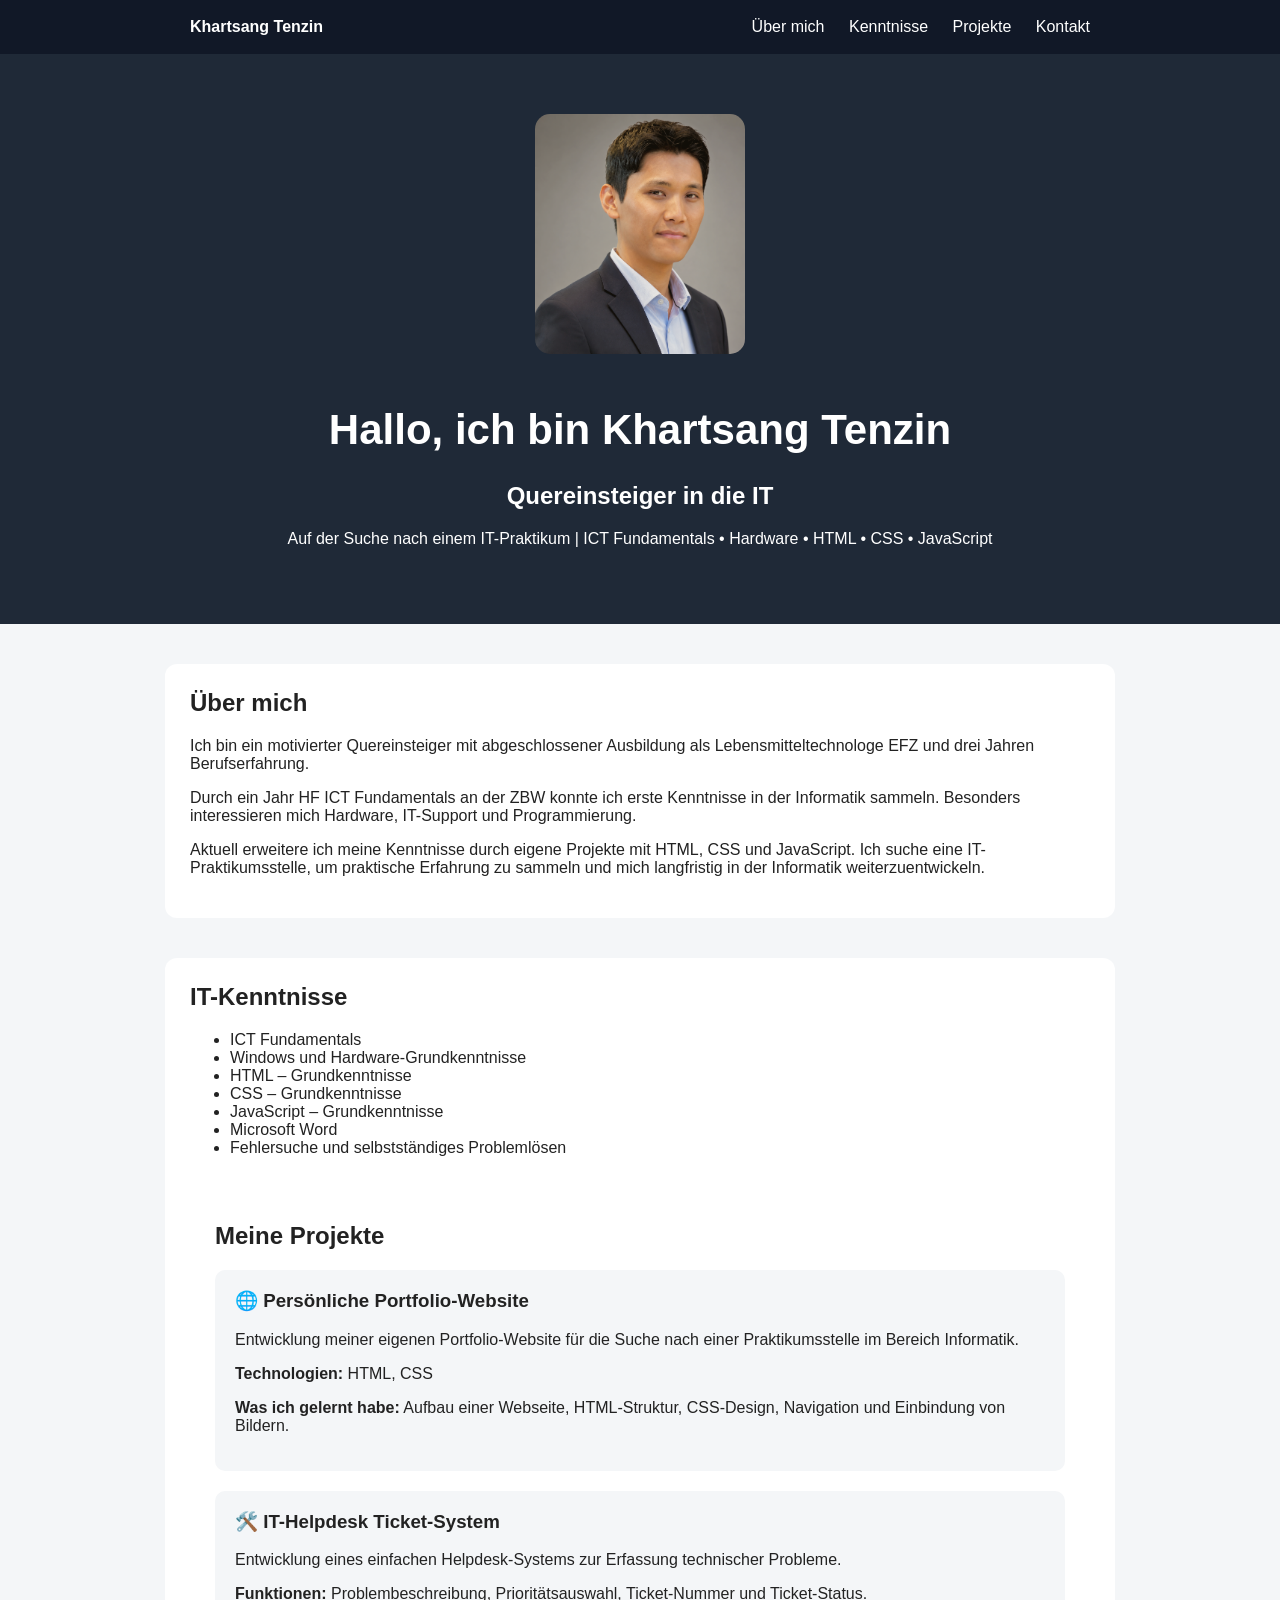
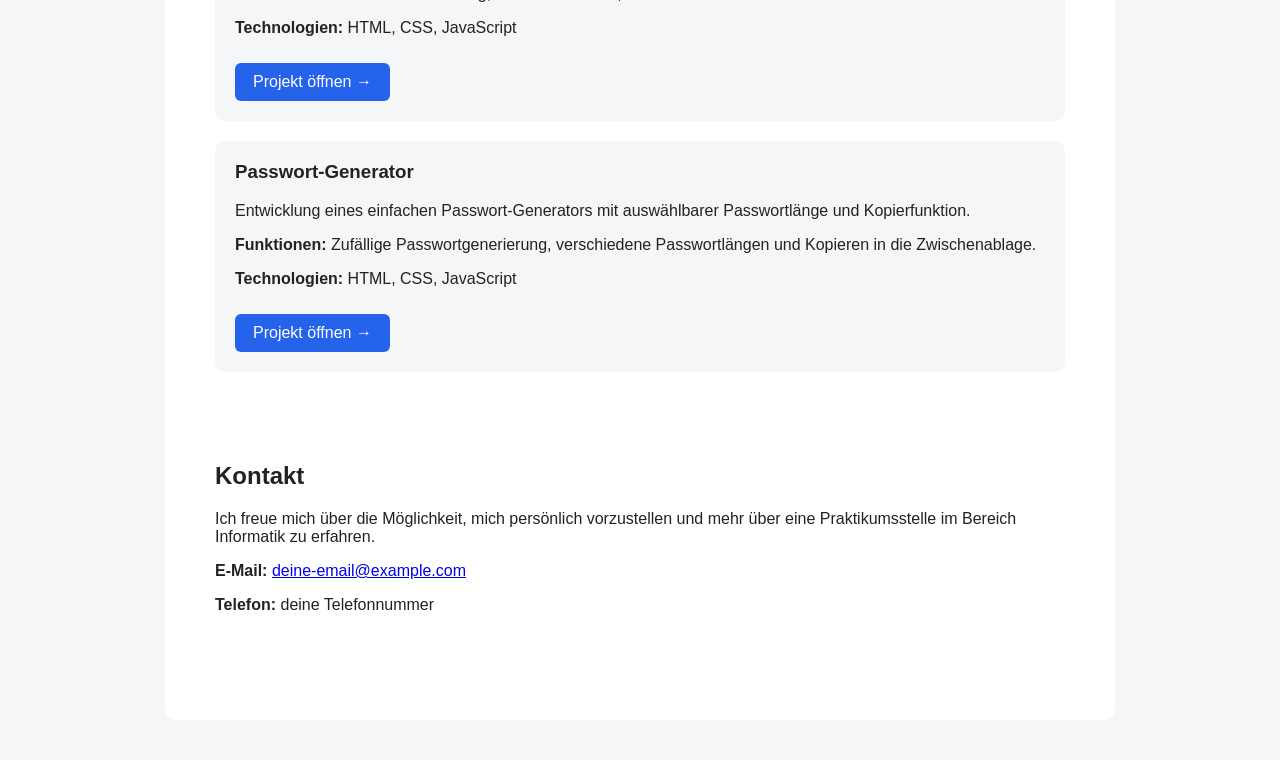
==== index.html @ 40f1fbd1 "Fix profile image" ====
<!DOCTYPE html>
<html lang="en">
<head>
    <meta charset="UTF-8">
    <meta name="viewport" content="width=device-width, initial-scale=1.0">
    <title>Mein IT Portfolio</title>
    <link rel="stylesheet" href="style.css">
</head>
<body>
    <nav>
        <div class="nav-container">
            <strong>Khartsang Tenzin</strong>

            <div>
                <a href="#about">Über mich</a>
                <a href="#skills">Kenntnisse</a>
                <a href="#projects">Projekte</a>
                <a href="#contact">Kontakt</a>
            </div>
        </div>
    </nav>
    <header>
<img src="Profilbild.png" alt="Profilbild" class="profilbild">
<h1>Hallo, ich bin Khartsang Tenzin</h1>

<h2>Quereinsteiger in die IT</h2>

<p>
    Auf der Suche nach einem IT-Praktikum | 
    ICT Fundamentals • Hardware • HTML • CSS • JavaScript
</p>
    </header>


  <section id="about">
    <h2>Über mich</h2>

    <p>
    Ich bin ein motivierter Quereinsteiger mit abgeschlossener Ausbildung
    als Lebensmitteltechnologe EFZ und drei Jahren Berufserfahrung.
</p>

<p>
    Durch ein Jahr HF ICT Fundamentals an der ZBW konnte ich erste
    Kenntnisse in der Informatik sammeln. Besonders interessieren mich
    Hardware, IT-Support und Programmierung.
</p>

<p>
    Aktuell erweitere ich meine Kenntnisse durch eigene Projekte mit
    HTML, CSS und JavaScript. Ich suche eine IT-Praktikumsstelle, um
    praktische Erfahrung zu sammeln und mich langfristig in der
    Informatik weiterzuentwickeln.
</p>
</section>
  <section id="skills">
    <h2>IT-Kenntnisse</h2>

<ul>
    <li>ICT Fundamentals</li>
    <li>Windows und Hardware-Grundkenntnisse</li>
    <li>HTML – Grundkenntnisse</li>
    <li>CSS – Grundkenntnisse</li>
    <li>JavaScript – Grundkenntnisse</li>
    <li>Microsoft Word</li>
    <li>Fehlersuche und selbstständiges Problemlösen</li>
</ul>
<section id="projects">
    <h2>Meine Projekte</h2>

    <div class="projekt">
        <h3>🌐 Persönliche Portfolio-Website</h3>

        <p>
            Entwicklung meiner eigenen Portfolio-Website für die Suche
            nach einer Praktikumsstelle im Bereich Informatik.
        </p>

        <p>
            <strong>Technologien:</strong> HTML, CSS
        </p>

        <p>
            <strong>Was ich gelernt habe:</strong>
            Aufbau einer Webseite, HTML-Struktur, CSS-Design,
            Navigation und Einbindung von Bildern.
        </p>
    </div>
<div class="projekt">
    <h3>🛠️ IT-Helpdesk Ticket-System</h3>

    <p>
        Entwicklung eines einfachen Helpdesk-Systems zur Erfassung
        technischer Probleme.
    </p>

    <p>
        <strong>Funktionen:</strong>
        Problembeschreibung, Prioritätsauswahl, Ticket-Nummer
        und Ticket-Status.
    </p>

    <p>
        <strong>Technologien:</strong> HTML, CSS, JavaScript
    </p>

    <a href="helpdesk.html" class="projekt-button">
        Projekt öffnen →
    </a>
</div>
<div class="projekt">
    <h3>Passwort-Generator</h3>

    <p>
        Entwicklung eines einfachen Passwort-Generators mit auswählbarer
        Passwortlänge und Kopierfunktion.
    </p>

    <p>
        <strong>Funktionen:</strong>
        Zufällige Passwortgenerierung, verschiedene Passwortlängen
        und Kopieren in die Zwischenablage.
    </p>
<p>
    <strong>Technologien:</strong> HTML, CSS, JavaScript
</p>

<a href="passwort.html" class="projekt-button">
    Projekt öffnen →
</a>

</div>
</section>
<section id="contact">
    <h2>Kontakt</h2>

    <p>
        Ich freue mich über die Möglichkeit, mich persönlich vorzustellen
        und mehr über eine Praktikumsstelle im Bereich Informatik zu erfahren.
    </p>

    <p>
        <strong>E-Mail:</strong>
        <a href="mailto:deine-email@example.com">
            deine-email@example.com
        </a>
    </p>

    <p>
        <strong>Telefon:</strong> deine Telefonnummer
    </p>
</section>
---- style.css ----
body {
    font-family: Arial, sans-serif;
    margin: 0;
    background-color: #f4f6f8;
    color: #222;
}

header {
    background-color: #1f2937;
    color: white;
    padding: 60px 20px;
    text-align: center;
}

section {
    max-width: 900px;
    margin: 40px auto;
    padding: 25px;
    background-color: white;
    border-radius: 12px;
}

h1 {
    font-size: 42px;
}

h2 {
    margin-top: 0;
}
nav {
    background-color: #111827;
    padding: 18px 20px;
}

.nav-container {
    max-width: 900px;
    margin: auto;
    display: flex;
    justify-content: space-between;
    align-items: center;
    color: white;
}

nav a {
    color: white;
    text-decoration: none;
    margin-left: 20px;
}

nav a:hover {
    text-decoration: underline;
}
.profilbild {
    width: 210px;
    height: 240px;
    object-fit: cover;
    object-position: center top;
    border-radius: 15px;
    margin-bottom: 20px;
}
.projekt {
    background-color: #f4f6f8;
    padding: 20px;
    border-radius: 10px;
    margin-top: 20px;
}

.projekt h3 {
    margin-top: 0;
}
.ticket {
    margin-top: 25px;
    padding: 20px;
    background-color: #f4f6f8;
    border-radius: 10px;
    border-left: 5px solid #2563eb;
}
.projekt-button {
    display: inline-block;
    margin-top: 10px;
    padding: 10px 18px;
    background-color: #2563eb;
    color: white;
    text-decoration: none;
    border-radius: 6px;
}

.projekt-button:hover {
    background-color: #1d4ed8;
}

#projects {
    margin-top: 40px;
}

.projekt {
    padding: 20px;
    margin-top: 20px;
    background-color: #f4f6f8;
    border-radius: 10px;
}
button {
    padding: 10px 18px;
    background-color: #2563eb;
    color: white;
    border: none;
    border-radius: 6px;
    cursor: pointer;
    font-size: 16px;
    margin-right: 8px;
}

button:hover {
    background-color: #1d4ed8;
}
.passwort-ausgabe {
    margin-top: 20px;
    padding: 15px;
    background-color: #f4f6f8;
    border-left: 5px solid #2563eb;
    border-radius: 6px;
    font-family: monospace;
    font-size: 18px;
    word-break: break-all;
}
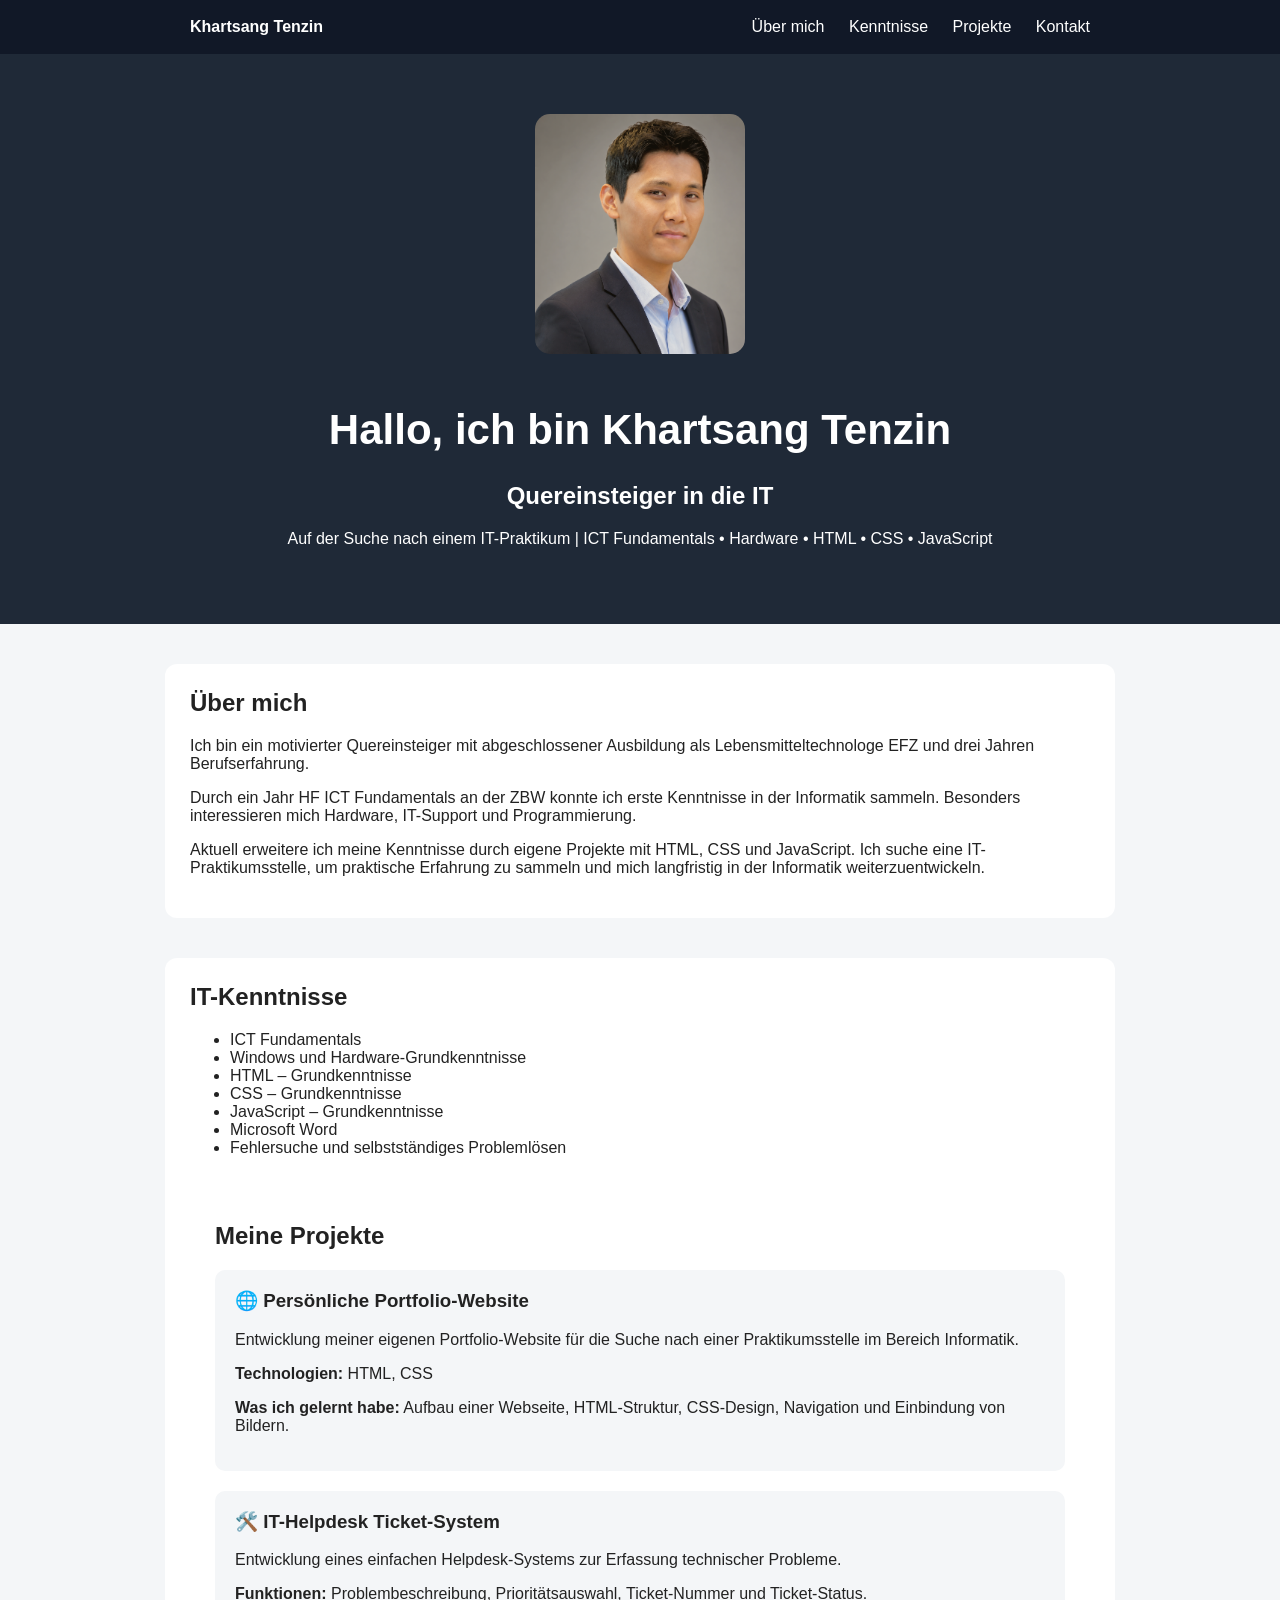
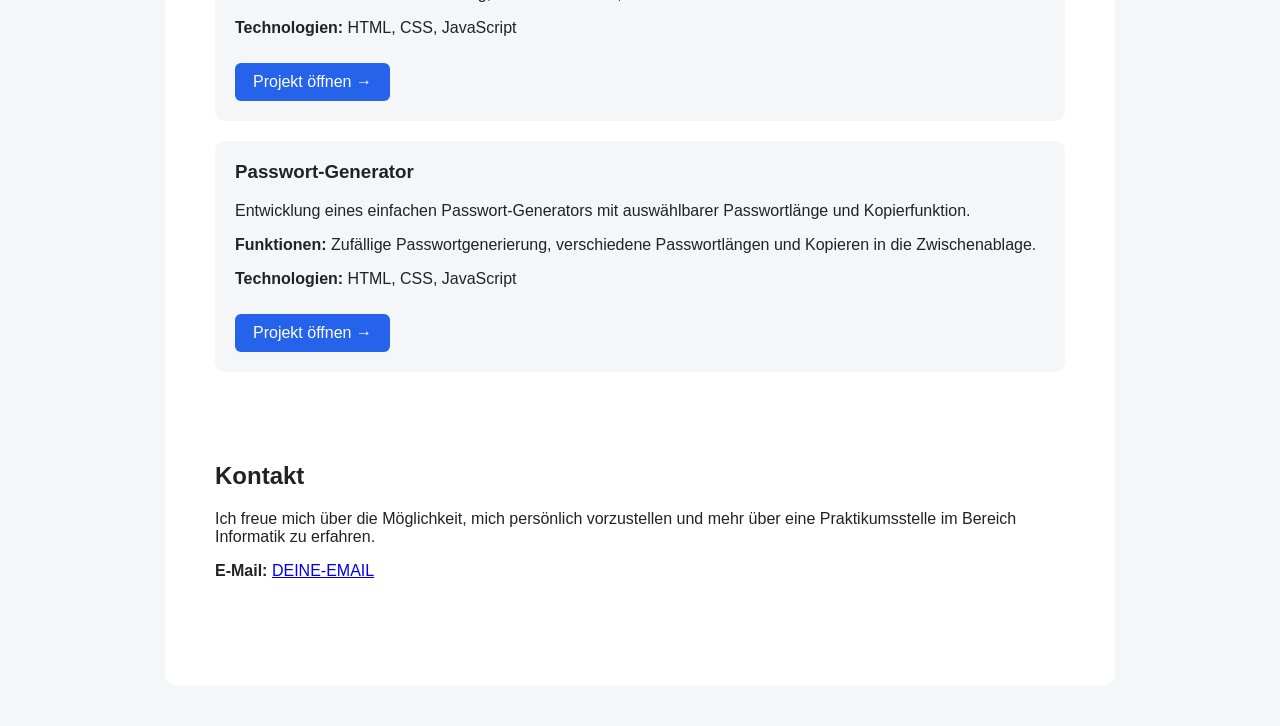
==== commit f49156a2: "Update contact information" ====
--- a/index.html
+++ b/index.html
@@ -141,12 +141,8 @@
 
     <p>
         <strong>E-Mail:</strong>
-        <a href="mailto:deine-email@example.com">
-            deine-email@example.com
+        <a href="tenzinkhartsang10@gmail.com">
+            DEINE-EMAIL
         </a>
     </p>
-
-    <p>
-        <strong>Telefon:</strong> deine Telefonnummer
-    </p>
 </section>
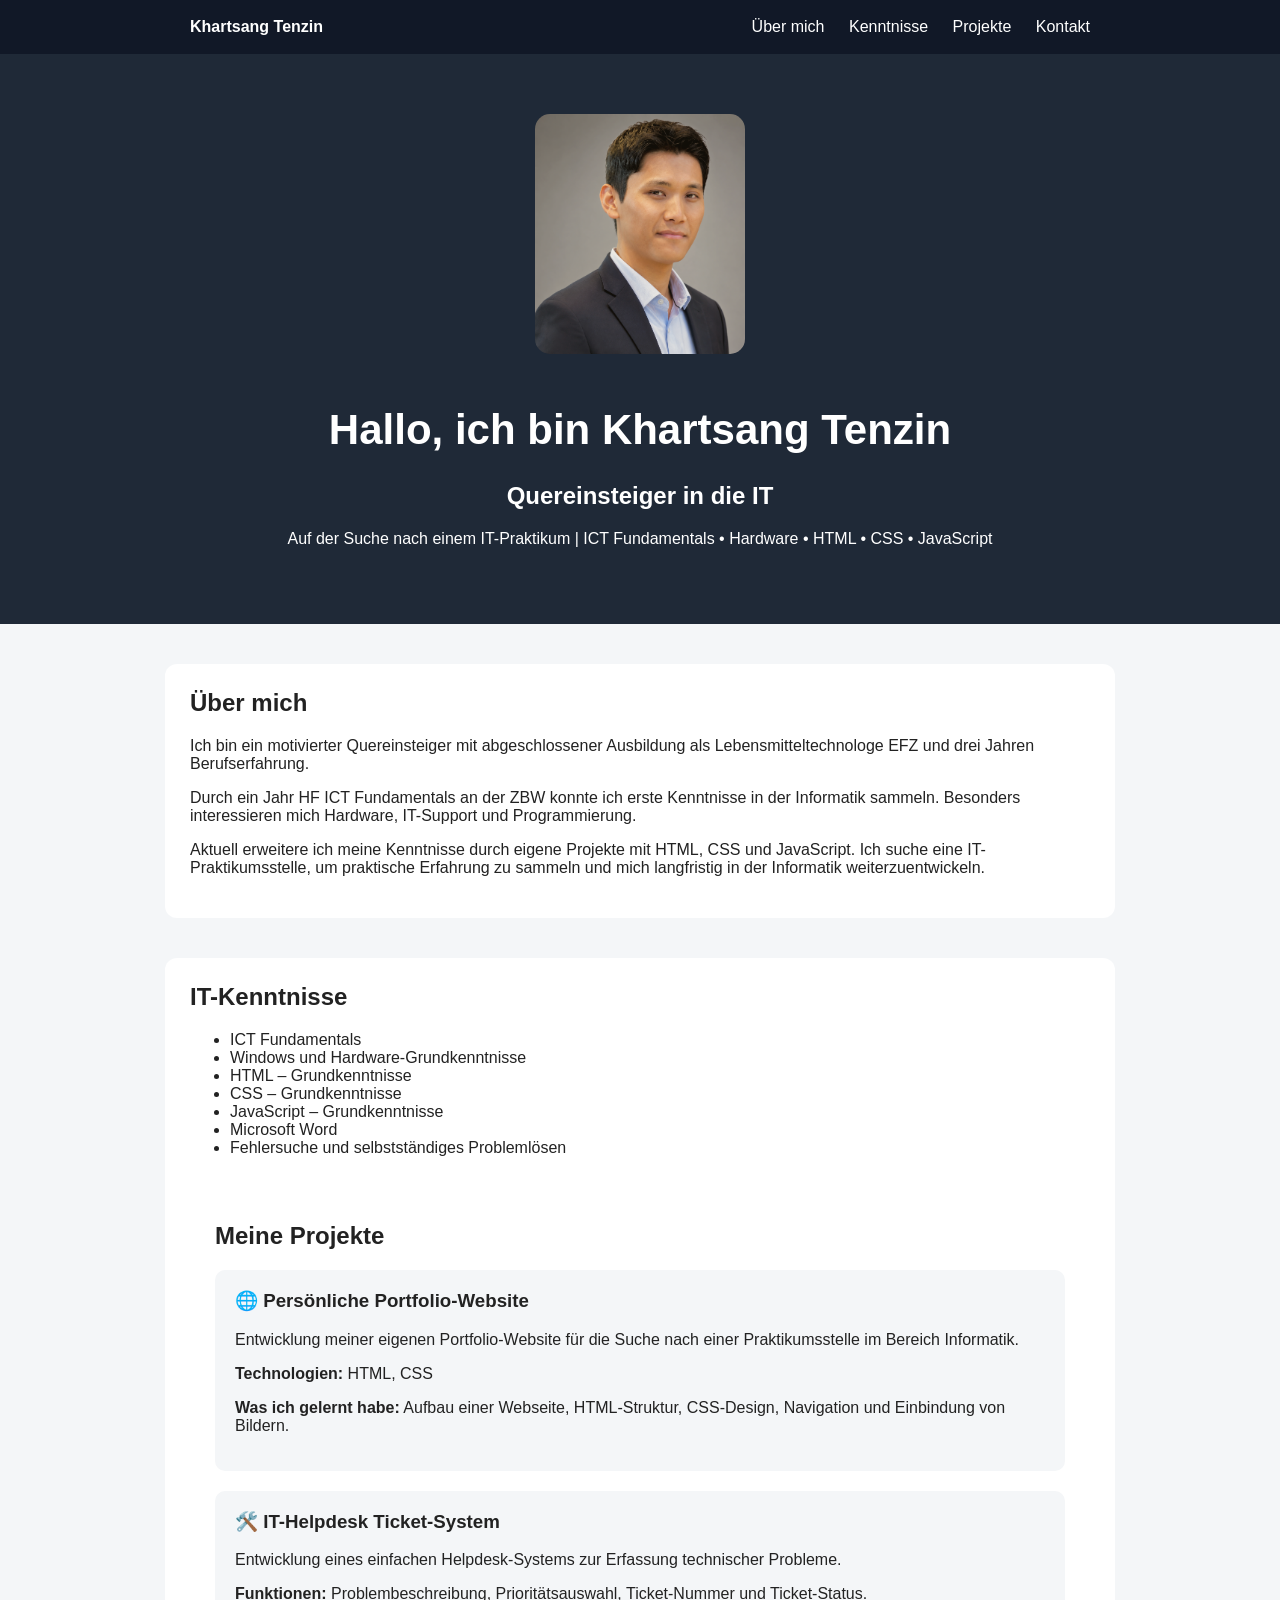
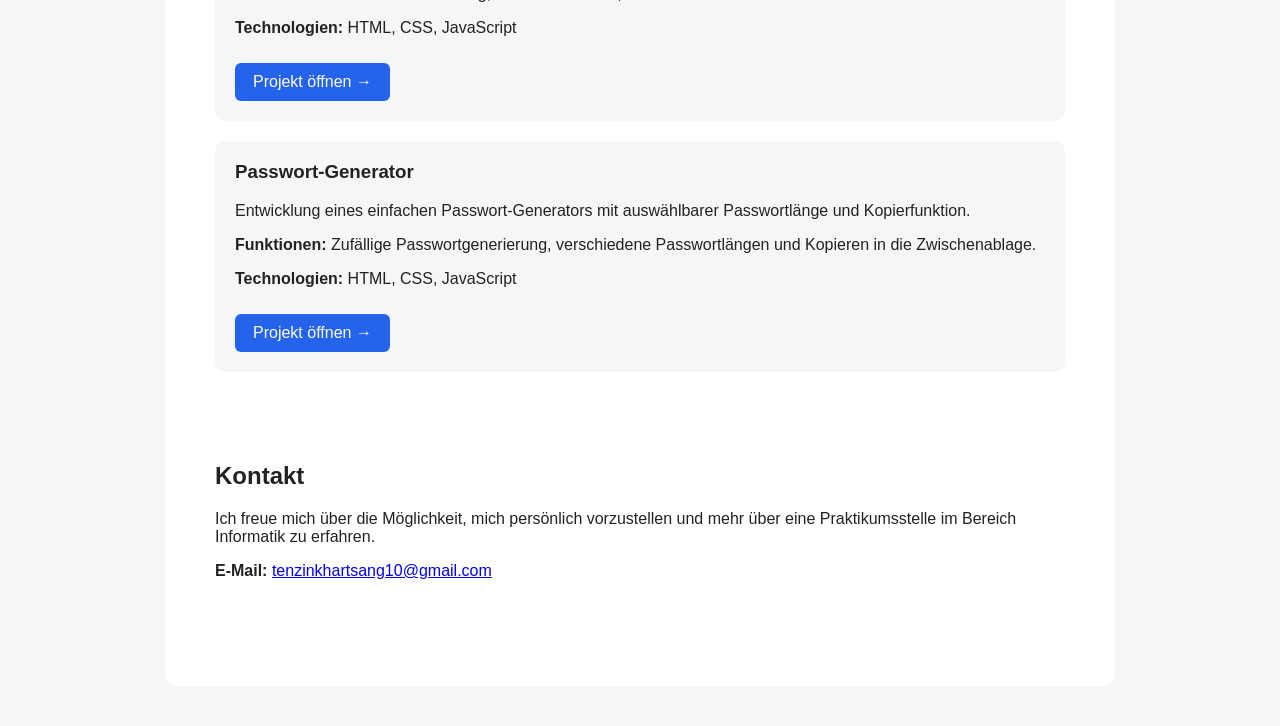
==== commit c89544a5: "Update email contact" ====
--- a/index.html
+++ b/index.html
@@ -141,8 +141,8 @@
 
     <p>
         <strong>E-Mail:</strong>
-        <a href="tenzinkhartsang10@gmail.com">
-            DEINE-EMAIL
+        <a href="mailto:tenzinkhartsang10@gmail.com">
+            tenzinkhartsang10@gmail.com
         </a>
     </p>
 </section>
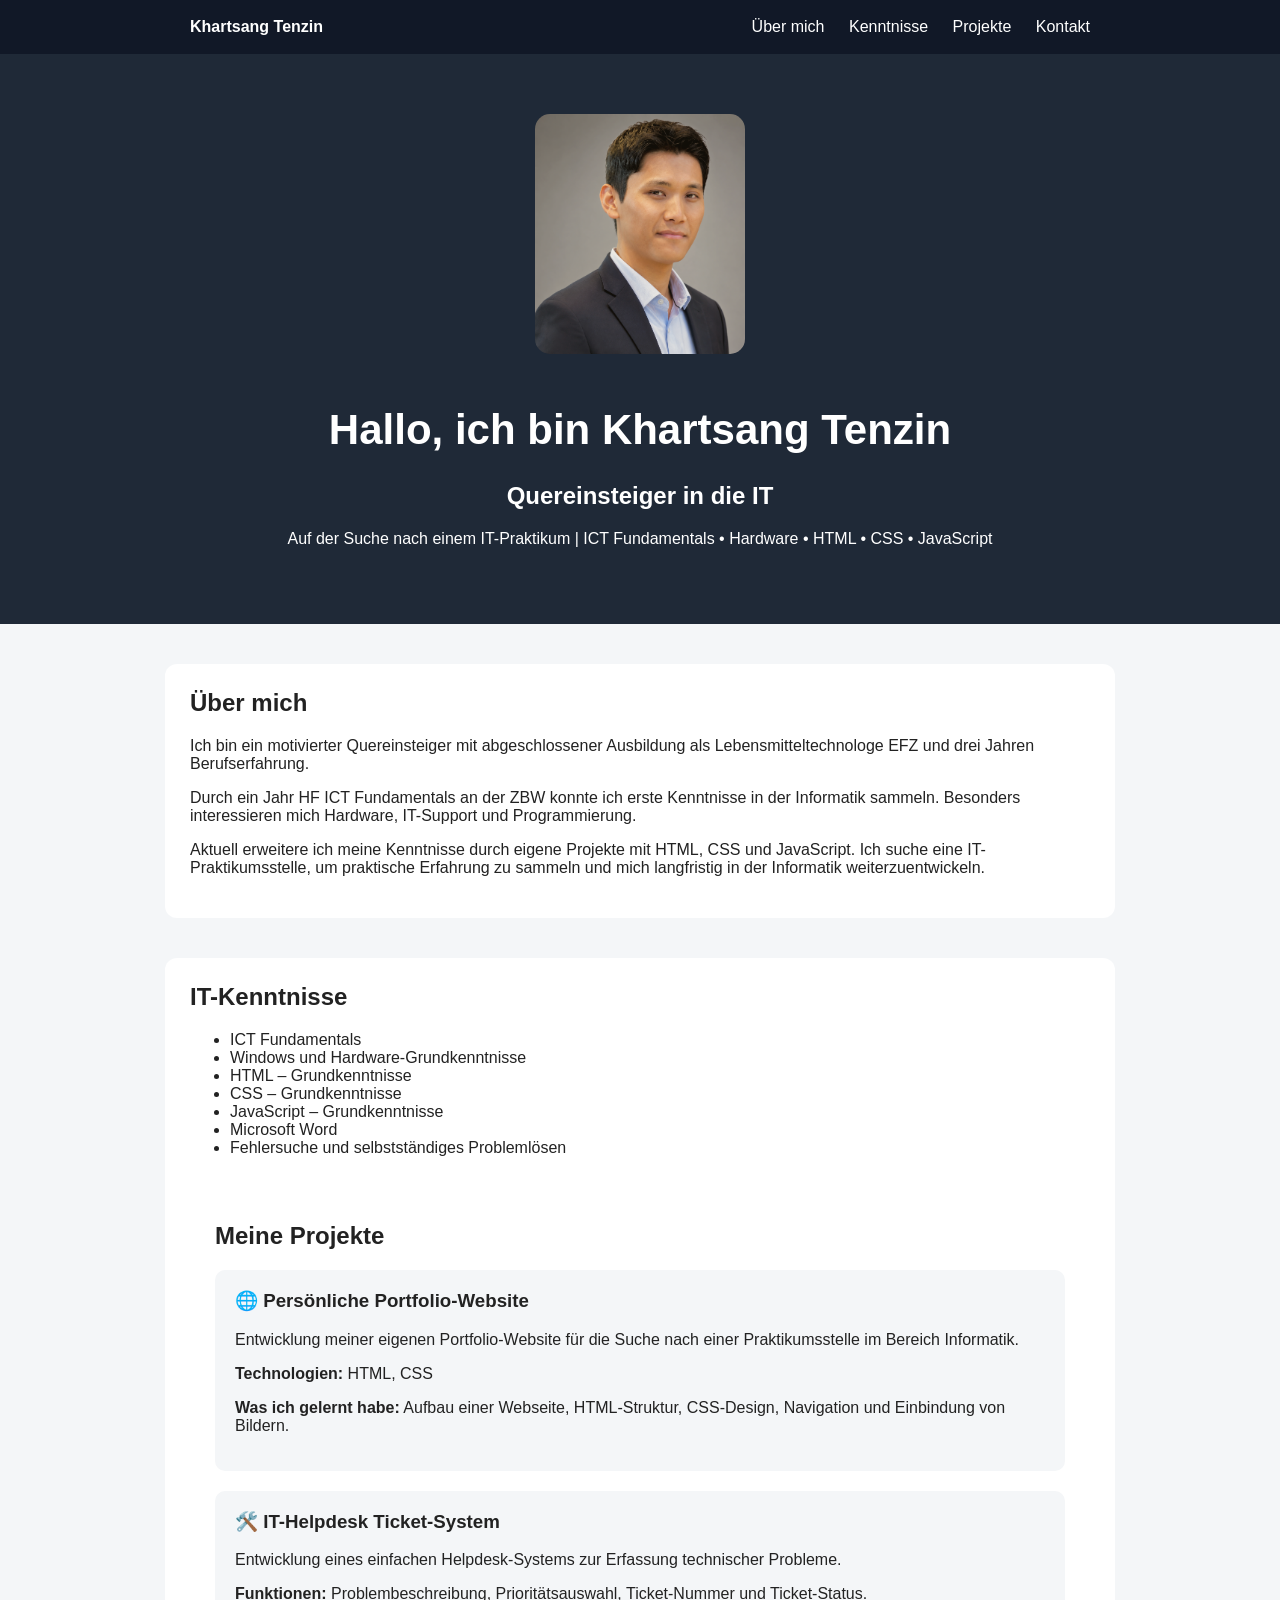
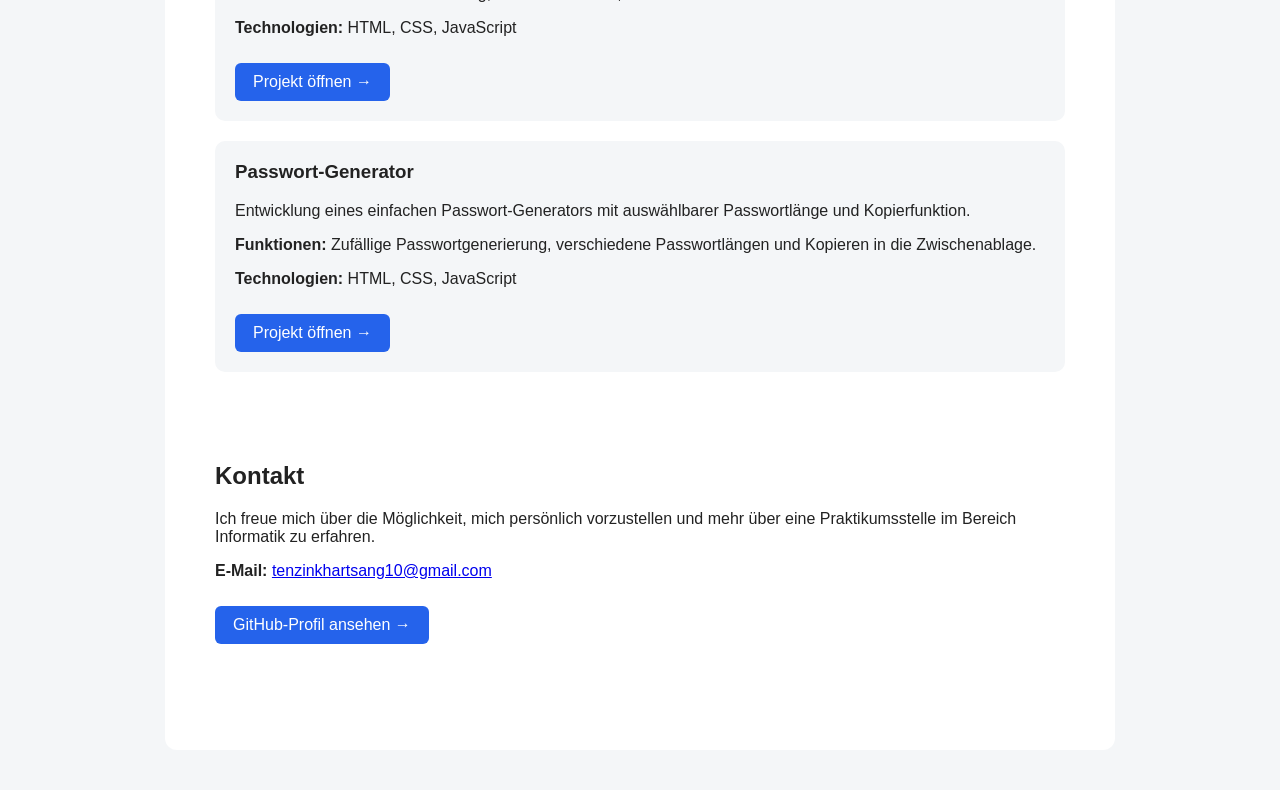
==== commit 4afcc9e0: "Add GitHub profile Link" ====
--- a/index.html
+++ b/index.html
@@ -145,4 +145,11 @@
             tenzinkhartsang10@gmail.com
         </a>
     </p>
+<p>
+    <a href="https://github.com/khartsangtenzin"
+       class="projekt-button"
+       target="_blank">
+        GitHub-Profil ansehen →
+    </a>
+</p>
 </section>
--- a/style.css
+++ b/style.css
@@ -122,4 +122,35 @@
     font-family: monospace;
     font-size: 18px;
     word-break: break-all;
+}
+@media (max-width: 700px) {
+
+    .nav-container {
+        flex-direction: column;
+        gap: 12px;
+    }
+
+    nav a {
+        display: inline-block;
+        margin: 5px 8px;
+    }
+
+    header {
+        padding: 30px 15px;
+    }
+
+    .profilbild {
+        width: 170px;
+        height: 200px;
+    }
+
+    section {
+        margin: 20px 15px;
+        padding: 20px;
+    }
+
+    textarea {
+        max-width: 100%;
+        box-sizing: border-box;
+    }
 }
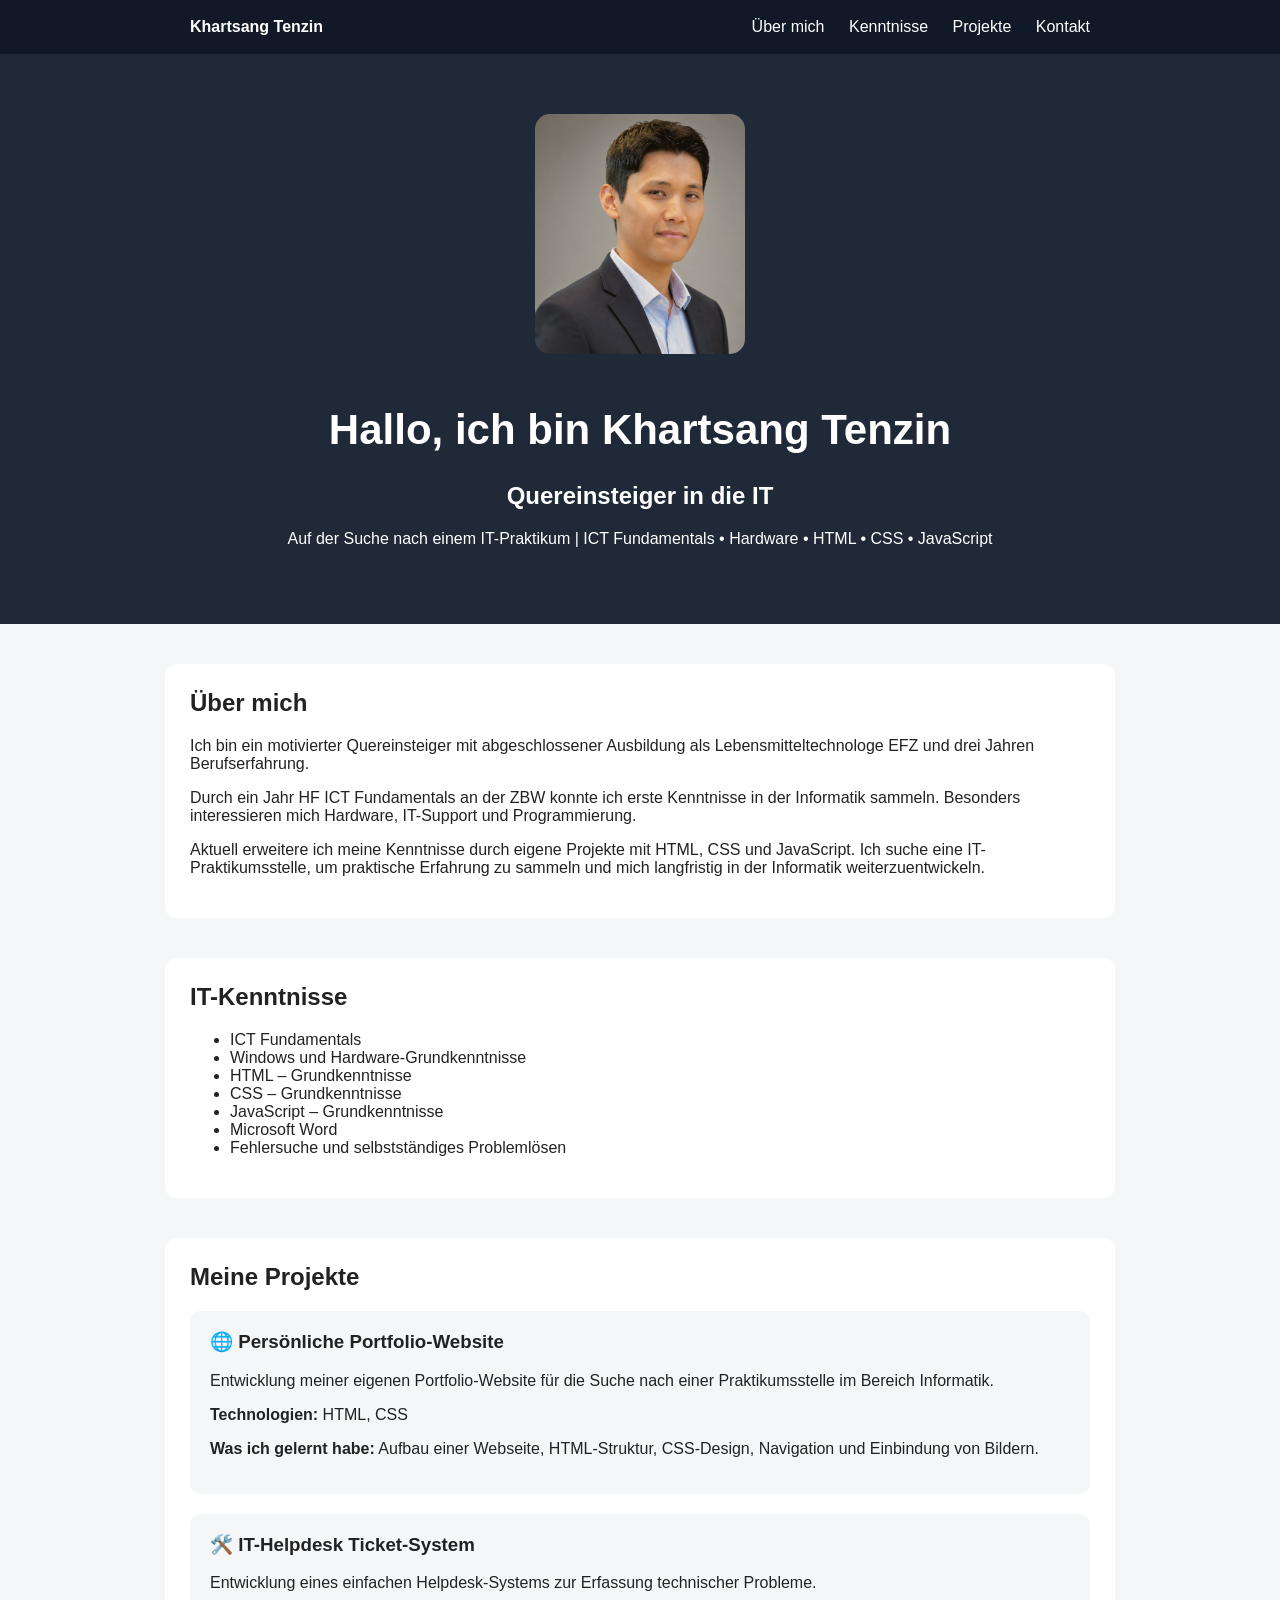
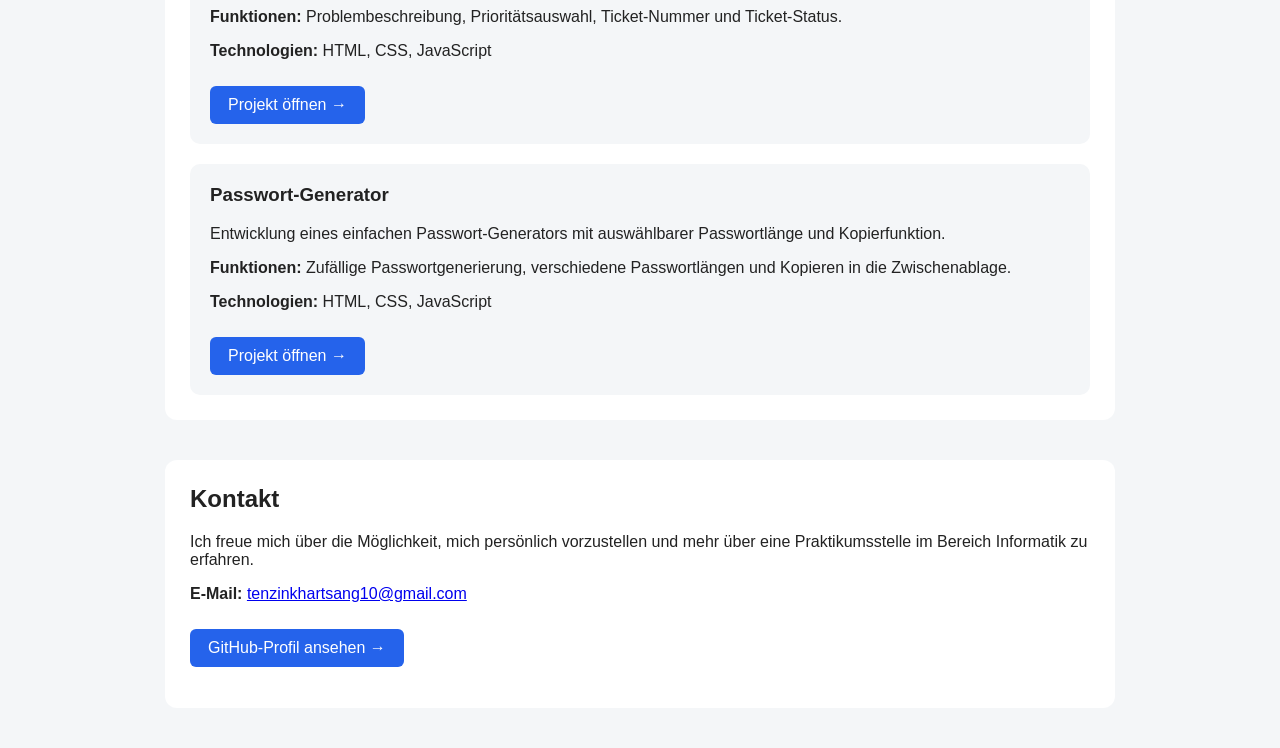
==== commit f6738ecb: "Improve page structure" ====
--- a/index.html
+++ b/index.html
@@ -65,6 +65,7 @@
     <li>Microsoft Word</li>
     <li>Fehlersuche und selbstständiges Problemlösen</li>
 </ul>
+</section>
 <section id="projects">
     <h2>Meine Projekte</h2>
 
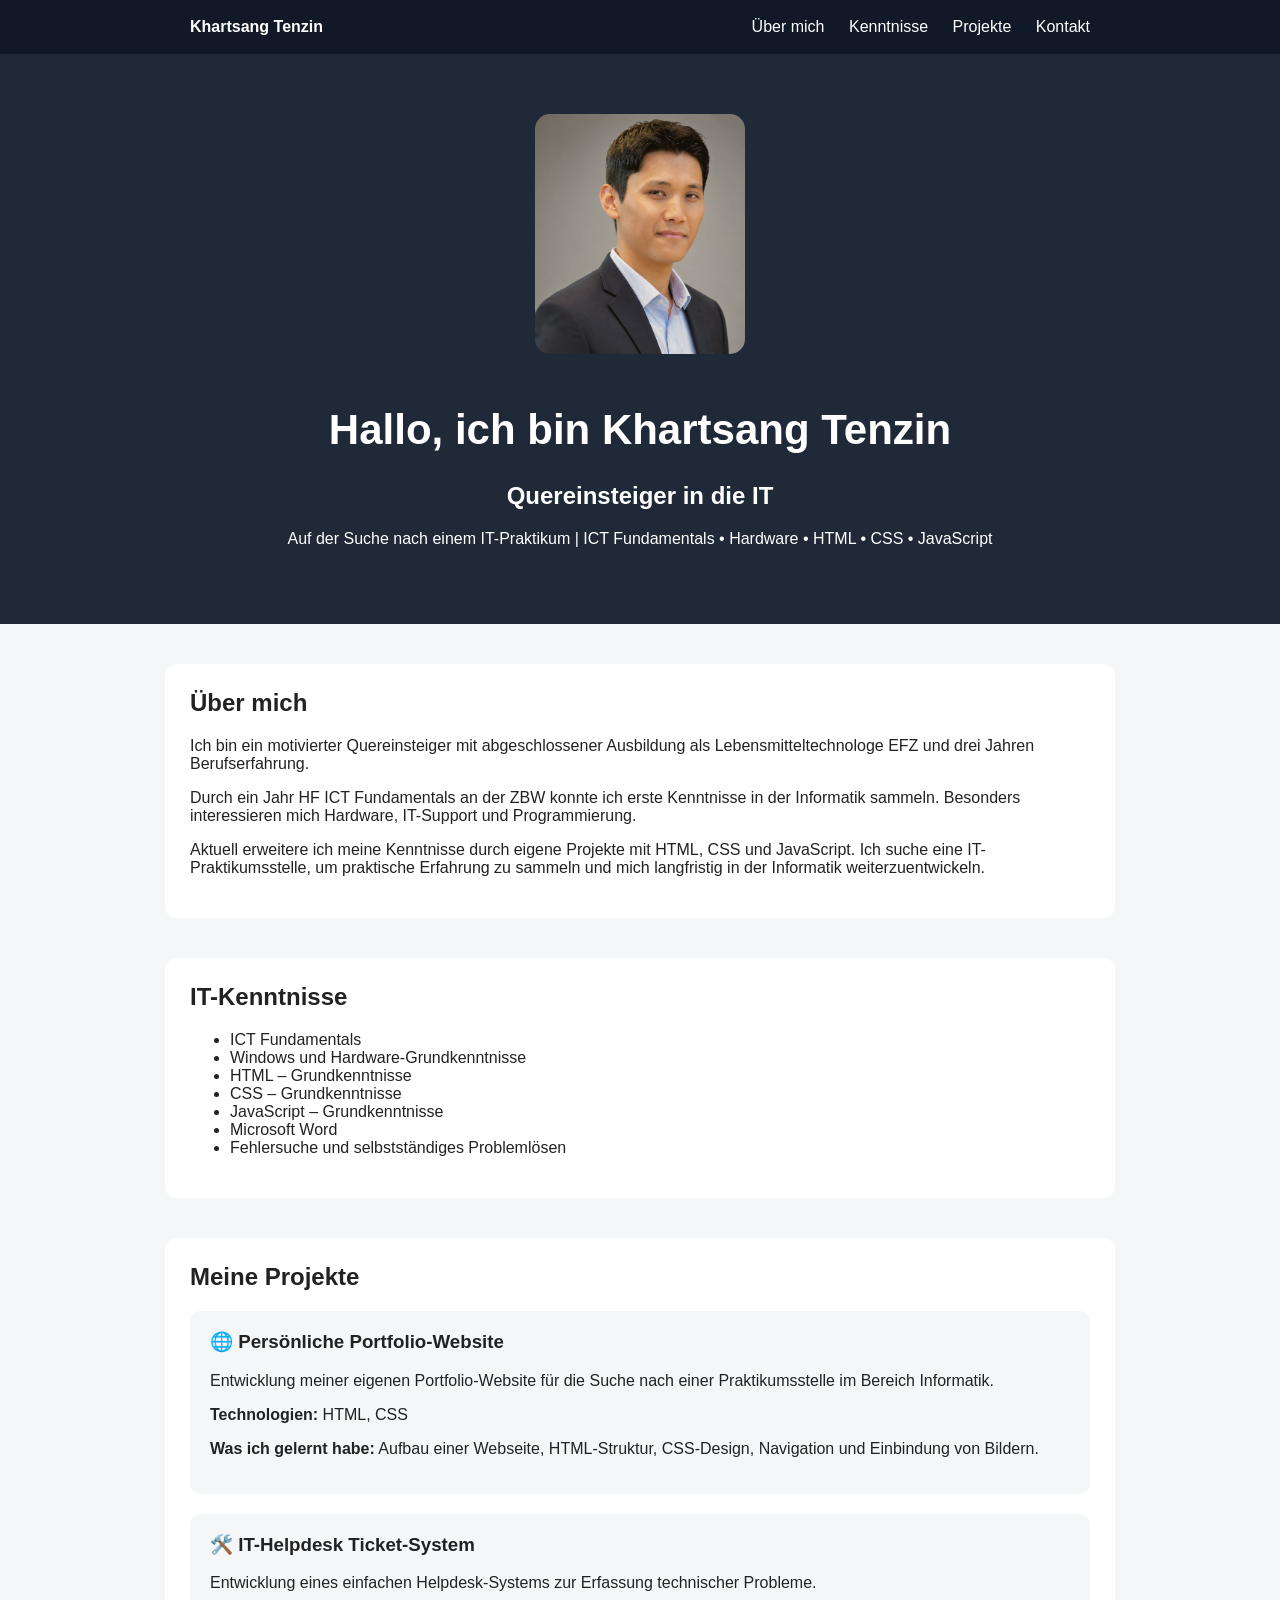
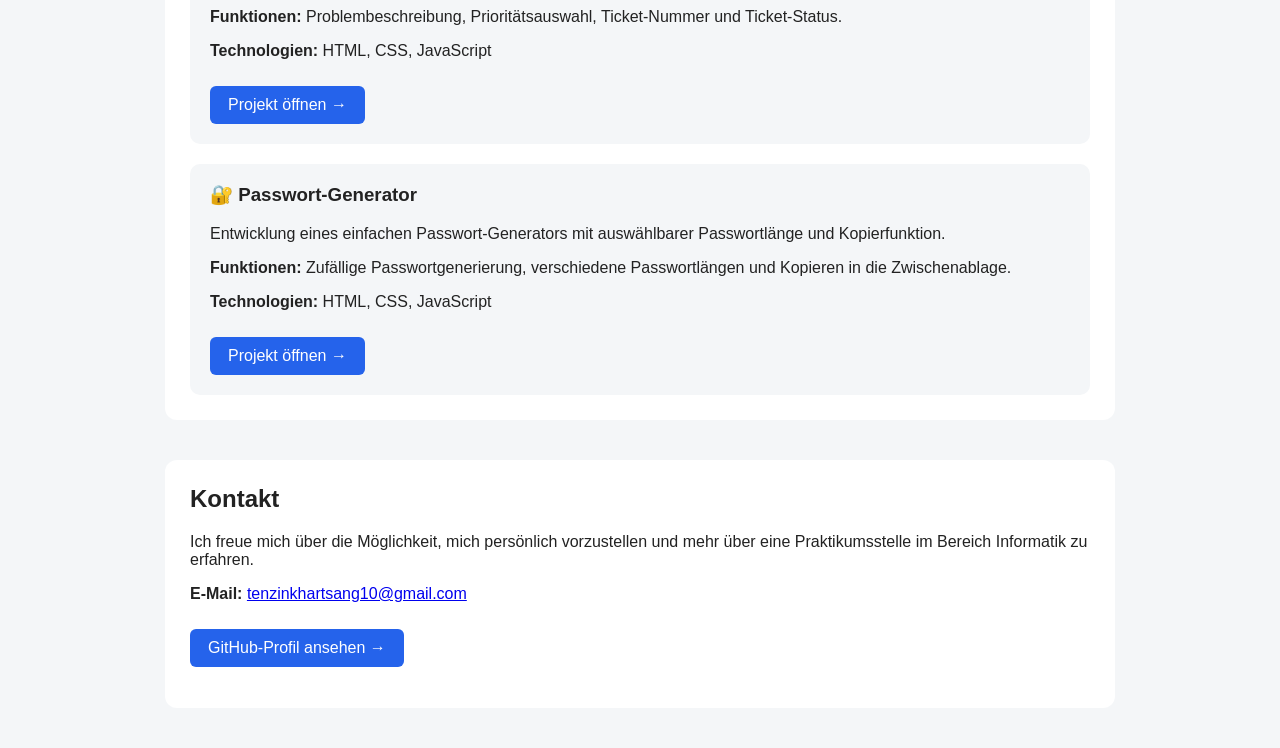
==== commit dddae04e: "Add icon to password generator" ====
--- a/index.html
+++ b/index.html
@@ -110,7 +110,7 @@
     </a>
 </div>
 <div class="projekt">
-    <h3>Passwort-Generator</h3>
+    <h3>🔐 Passwort-Generator</h3>
 
     <p>
         Entwicklung eines einfachen Passwort-Generators mit auswählbarer
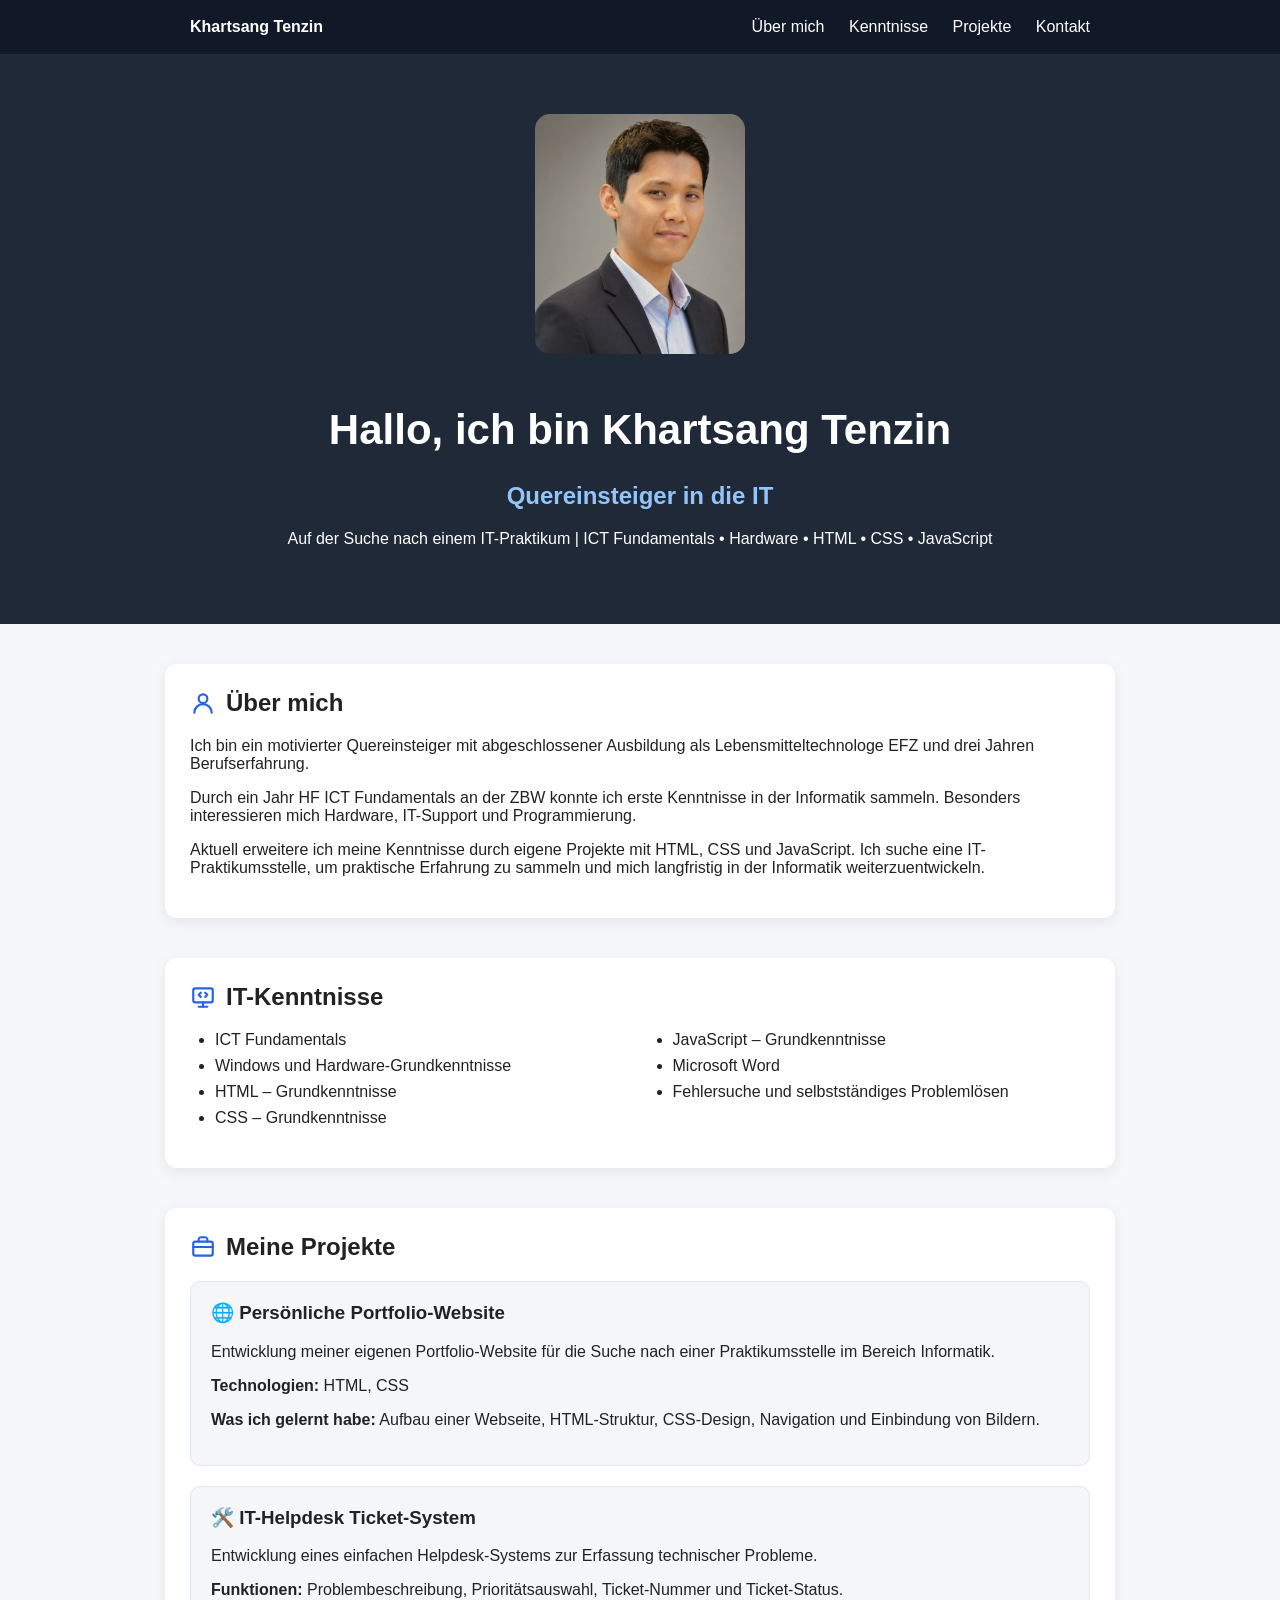
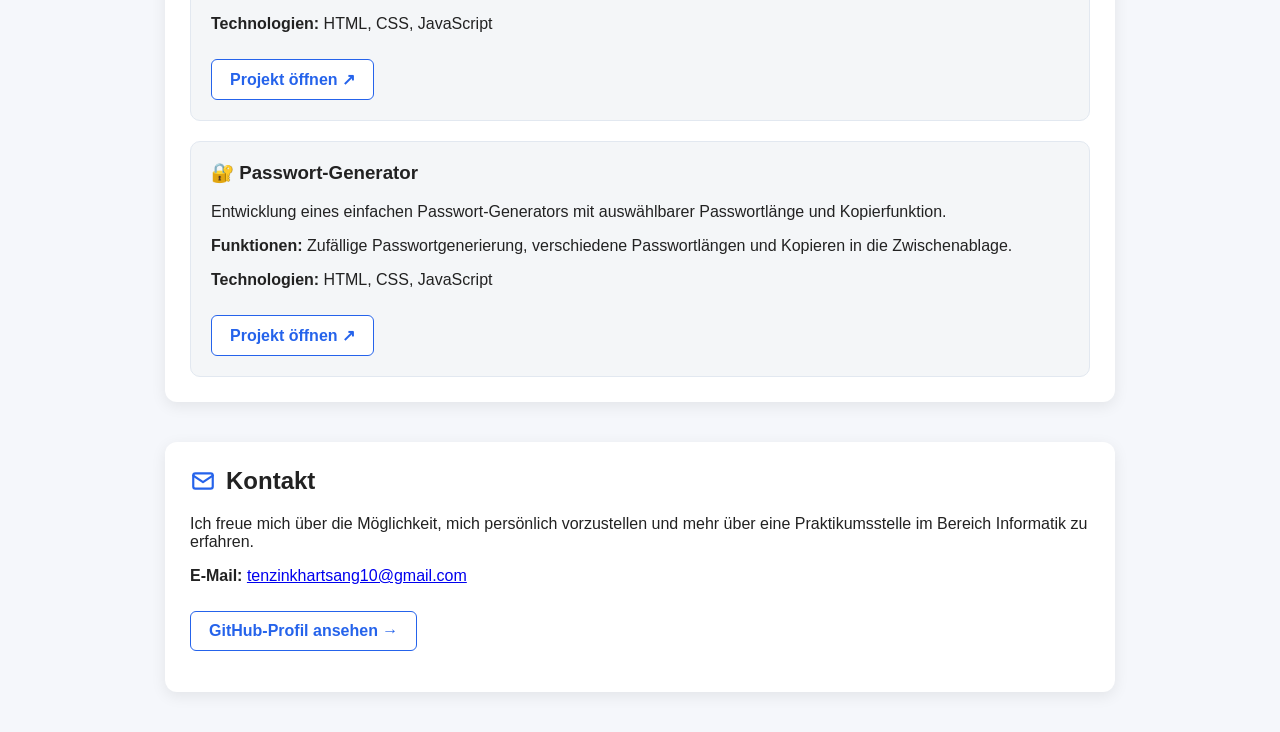
==== commit 01f25235: "Improve portfolio design and mobile layout" ====
--- a/index.html
+++ b/index.html
@@ -33,7 +33,13 @@
 
 
   <section id="about">
-    <h2>Über mich</h2>
+    <h2 class="section-title">
+    <svg class="section-icon" viewBox="0 0 24 24" aria-hidden="true">
+        <circle cx="12" cy="8" r="4"></circle>
+        <path d="M4 21c0-4.4 3.6-8 8-8s8 3.6 8 8"></path>
+    </svg>
+    Über mich
+</h2>
 
     <p>
     Ich bin ein motivierter Quereinsteiger mit abgeschlossener Ausbildung
@@ -54,7 +60,16 @@
 </p>
 </section>
   <section id="skills">
-    <h2>IT-Kenntnisse</h2>
+   <h2 class="section-title">
+    <svg class="section-icon" viewBox="0 0 24 24" aria-hidden="true">
+        <rect x="3" y="4" width="18" height="13" rx="2"></rect>
+        <path d="M8 21h8"></path>
+        <path d="M12 17v4"></path>
+        <path d="m10 8-2 2 2 2"></path>
+        <path d="m14 8 2 2-2 2"></path>
+    </svg>
+    IT-Kenntnisse
+</h2>
 
 <ul>
     <li>ICT Fundamentals</li>
@@ -67,7 +82,14 @@
 </ul>
 </section>
 <section id="projects">
-    <h2>Meine Projekte</h2>
+    <h2 class="section-title">
+    <svg class="section-icon" viewBox="0 0 24 24" aria-hidden="true">
+        <rect x="3" y="7" width="18" height="13" rx="2"></rect>
+        <path d="M8 7V5c0-1 1-2 2-2h4c1 0 2 1 2 2v2"></path>
+        <path d="M3 12h18"></path>
+    </svg>
+    Meine Projekte
+</h2>
 
     <div class="projekt">
         <h3>🌐 Persönliche Portfolio-Website</h3>
@@ -106,7 +128,7 @@
     </p>
 
     <a href="helpdesk.html" class="projekt-button">
-        Projekt öffnen →
+        Projekt öffnen ↗
     </a>
 </div>
 <div class="projekt">
@@ -127,13 +149,19 @@
 </p>
 
 <a href="passwort.html" class="projekt-button">
-    Projekt öffnen →
+    Projekt öffnen ↗
 </a>
 
 </div>
 </section>
 <section id="contact">
-    <h2>Kontakt</h2>
+    <h2 class="section-title">
+    <svg class="section-icon" viewBox="0 0 24 24" aria-hidden="true">
+        <rect x="3" y="5" width="18" height="14" rx="2"></rect>
+        <path d="m3 7 9 6 9-6"></path>
+    </svg>
+    Kontakt
+</h2>
 
     <p>
         Ich freue mich über die Möglichkeit, mich persönlich vorzustellen
--- a/style.css
+++ b/style.css
@@ -1,7 +1,7 @@
 body {
     font-family: Arial, sans-serif;
     margin: 0;
-    background-color: #f4f6f8;
+    background-color: #f5f7fb;
     color: #222;
 }
 
@@ -11,15 +11,41 @@
     padding: 60px 20px;
     text-align: center;
 }
-
+header h2 {
+    color: #93c5fd;
+}
 section {
     max-width: 900px;
     margin: 40px auto;
     padding: 25px;
     background-color: white;
     border-radius: 12px;
-}
-
+    box-shadow: 0 4px 15px rgba(0, 0, 0, 0.08);
+}
+.section-title {
+    display: flex;
+    align-items: center;
+    gap: 10px;
+}
+
+.section-icon {
+    width: 26px;
+    height: 26px;
+    fill: none;
+    stroke: #2563eb;
+    stroke-width: 2;
+    stroke-linecap: round;
+    stroke-linejoin: round;
+}
+#skills ul {
+    columns: 2;
+    column-gap: 40px;
+    padding-left: 25px;
+}
+
+#skills li {
+    margin-bottom: 8px;
+}
 h1 {
     font-size: 42px;
 }
@@ -59,10 +85,17 @@
     margin-bottom: 20px;
 }
 .projekt {
-    background-color: #f4f6f8;
+    background-color: #f8fafc;
     padding: 20px;
     border-radius: 10px;
     margin-top: 20px;
+    border: 1px solid #e2e8f0;
+    transition: transform 0.2s ease, box-shadow 0.2s ease;
+}
+
+.projekt:hover {
+    transform: translateY(-2px);
+    box-shadow: 0 6px 16px rgba(0, 0, 0, 0.08);
 }
 
 .projekt h3 {
@@ -79,14 +112,17 @@
     display: inline-block;
     margin-top: 10px;
     padding: 10px 18px;
-    background-color: #2563eb;
-    color: white;
+    background-color: white;
+    color: #2563eb;
+    border: 1px solid #2563eb;
     text-decoration: none;
     border-radius: 6px;
+    font-weight: 600;
 }
 
 .projekt-button:hover {
-    background-color: #1d4ed8;
+    background-color: #2563eb;
+    color: white;
 }
 
 #projects {
@@ -153,4 +189,25 @@
         max-width: 100%;
         box-sizing: border-box;
     }
+    header h2 {
+    color: #93c5fd;
+}
+    .section-title {
+    display: flex;
+    align-items: center;
+    gap: 10px;
+}
+
+.section-icon {
+    display: inline-block;
+    width: 24px;
+    height: 24px;
+    flex-shrink: 0;
+    fill: none;
+    stroke: #2563eb;
+    stroke-width: 2;
+}
+#skills ul {
+    columns: 1;
+}
 }
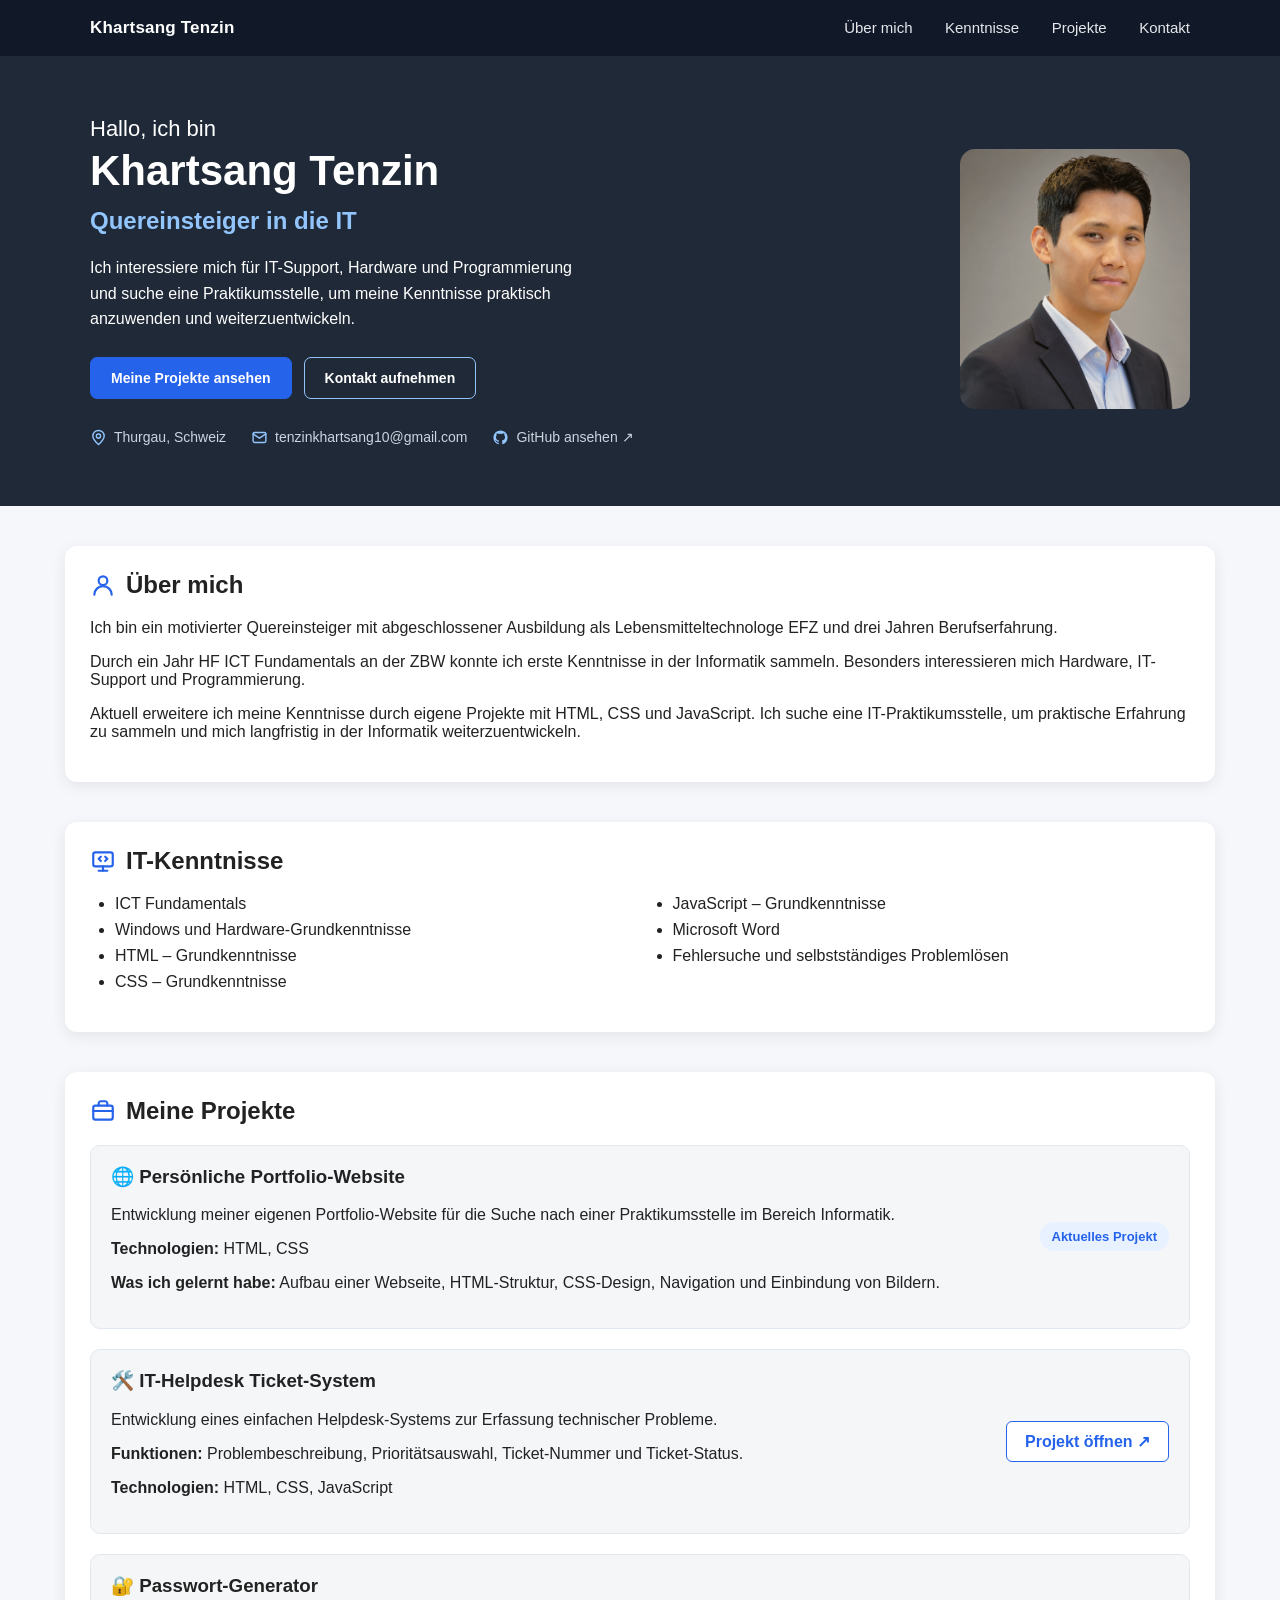
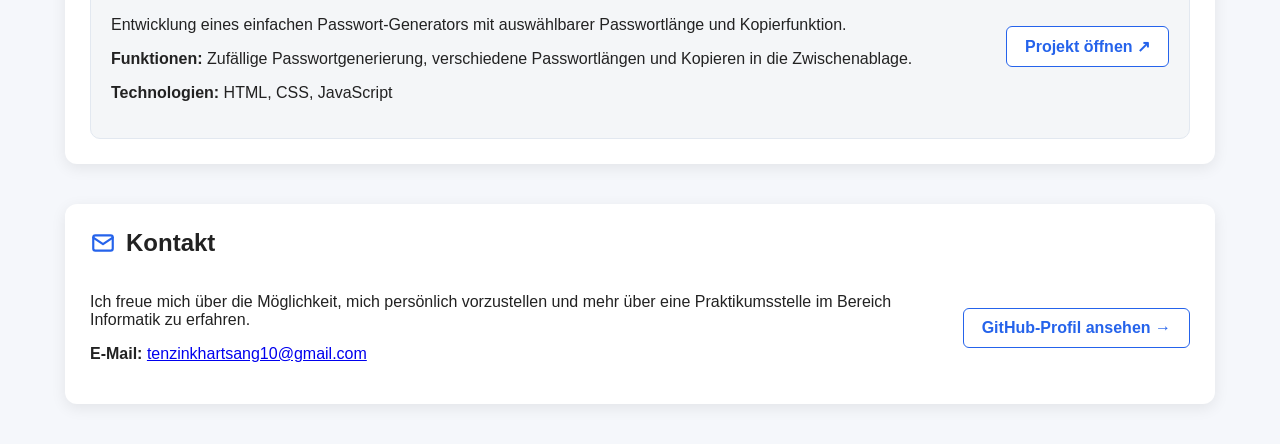
==== commit d7e3fe8b: "Update portfolio homepage and project layout" ====
--- a/index.html
+++ b/index.html
@@ -19,17 +19,69 @@
             </div>
         </div>
     </nav>
-    <header>
-<img src="Profilbild.png" alt="Profilbild" class="profilbild">
-<h1>Hallo, ich bin Khartsang Tenzin</h1>
-
-<h2>Quereinsteiger in die IT</h2>
-
-<p>
-    Auf der Suche nach einem IT-Praktikum | 
-    ICT Fundamentals • Hardware • HTML • CSS • JavaScript
-</p>
-    </header>
+ <header>
+    <div class="hero-container">
+
+        <div class="hero-text">
+            <p class="hero-intro">Hallo, ich bin</p>
+
+            <h1>Khartsang Tenzin</h1>
+
+            <h2>Quereinsteiger in die IT</h2>
+
+            <p class="hero-description">
+                Ich interessiere mich für IT-Support, Hardware und Programmierung
+                und suche eine Praktikumsstelle, um meine Kenntnisse praktisch
+                anzuwenden und weiterzuentwickeln.
+            </p>
+
+            <div class="hero-buttons">
+                <a href="#projects" class="hero-button primary">
+                    Meine Projekte ansehen
+                </a>
+
+                <a href="#contact" class="hero-button secondary">
+                    Kontakt aufnehmen
+                </a>
+            </div>
+          <div class="hero-meta">
+    <span>
+    <svg class="meta-icon" viewBox="0 0 24 24" aria-hidden="true">
+        <path d="M20 10c0 5-8 12-8 12S4 15 4 10a8 8 0 1 1 16 0z"></path>
+        <circle cx="12" cy="10" r="3"></circle>
+    </svg>
+    Thurgau, Schweiz
+</span>
+
+  <span>
+    <svg class="meta-icon" viewBox="0 0 24 24" aria-hidden="true">
+        <rect x="3" y="5" width="18" height="14" rx="2"></rect>
+        <path d="M3 7l9 6 9-6"></path>
+    </svg>
+
+    <a href="mailto:tenzinkhartsang10@gmail.com">
+        tenzinkhartsang10@gmail.com
+    </a>
+</span>
+
+    <span>
+    <svg class="meta-icon github-icon" viewBox="0 0 24 24" aria-hidden="true">
+        <path d="M12 2a10 10 0 0 0-3.16 19.49c.5.09.68-.22.68-.48v-1.87c-2.78.6-3.37-1.18-3.37-1.18-.45-1.16-1.11-1.47-1.11-1.47-.91-.62.07-.61.07-.61 1 .07 1.53 1.03 1.53 1.03.9 1.53 2.34 1.09 2.91.83.09-.65.35-1.09.64-1.34-2.22-.25-4.55-1.11-4.55-4.94 0-1.09.39-1.98 1.03-2.68-.1-.25-.45-1.27.1-2.64 0 0 .84-.27 2.75 1.02A9.6 9.6 0 0 1 12 6.82a9.6 9.6 0 0 1 2.5.34c1.91-1.29 2.75-1.02 2.75-1.02.55 1.37.2 2.39.1 2.64.64.7 1.03 1.59 1.03 2.68 0 3.84-2.34 4.68-4.57 4.93.36.31.68.92.68 1.86v2.76c0 .27.18.58.69.48A10 10 0 0 0 12 2z"></path>
+    </svg>
+
+    <a href="https://github.com/khartsangtenzin" target="_blank">
+        GitHub ansehen ↗
+    </a>
+</span>
+</div>  
+        </div>
+
+        <div class="hero-image">
+            <img src="Profilbild.png" alt="Profilbild" class="profilbild">
+        </div>
+
+    </div>
+</header>
 
 
   <section id="about">
@@ -91,7 +143,9 @@
     Meine Projekte
 </h2>
 
-    <div class="projekt">
+<div class="projekt projekt-modern">
+
+    <div class="projekt-info">
         <h3>🌐 Persönliche Portfolio-Website</h3>
 
         <p>
@@ -109,48 +163,66 @@
             Navigation und Einbindung von Bildern.
         </p>
     </div>
-<div class="projekt">
-    <h3>🛠️ IT-Helpdesk Ticket-System</h3>
-
-    <p>
-        Entwicklung eines einfachen Helpdesk-Systems zur Erfassung
-        technischer Probleme.
-    </p>
-
-    <p>
-        <strong>Funktionen:</strong>
-        Problembeschreibung, Prioritätsauswahl, Ticket-Nummer
-        und Ticket-Status.
-    </p>
-
-    <p>
-        <strong>Technologien:</strong> HTML, CSS, JavaScript
-    </p>
-
-    <a href="helpdesk.html" class="projekt-button">
-        Projekt öffnen ↗
-    </a>
-</div>
-<div class="projekt">
-    <h3>🔐 Passwort-Generator</h3>
-
-    <p>
-        Entwicklung eines einfachen Passwort-Generators mit auswählbarer
-        Passwortlänge und Kopierfunktion.
-    </p>
-
-    <p>
-        <strong>Funktionen:</strong>
-        Zufällige Passwortgenerierung, verschiedene Passwortlängen
-        und Kopieren in die Zwischenablage.
-    </p>
-<p>
-    <strong>Technologien:</strong> HTML, CSS, JavaScript
-</p>
-
-<a href="passwort.html" class="projekt-button">
-    Projekt öffnen ↗
-</a>
+
+    <div class="projekt-action">
+        <span class="projekt-status">Aktuelles Projekt</span>
+    </div>
+
+</div>
+<div class="projekt projekt-modern">
+
+    <div class="projekt-info">
+        <h3>🛠️ IT-Helpdesk Ticket-System</h3>
+
+        <p>
+            Entwicklung eines einfachen Helpdesk-Systems zur Erfassung
+            technischer Probleme.
+        </p>
+
+        <p>
+            <strong>Funktionen:</strong>
+            Problembeschreibung, Prioritätsauswahl, Ticket-Nummer
+            und Ticket-Status.
+        </p>
+
+        <p>
+            <strong>Technologien:</strong> HTML, CSS, JavaScript
+        </p>
+    </div>
+
+    <div class="projekt-action">
+        <a href="helpdesk.html" class="projekt-button">
+            Projekt öffnen ↗
+        </a>
+    </div>
+
+</div>
+<div class="projekt projekt-modern">
+
+    <div class="projekt-info">
+        <h3>🔐 Passwort-Generator</h3>
+
+        <p>
+            Entwicklung eines einfachen Passwort-Generators mit auswählbarer
+            Passwortlänge und Kopierfunktion.
+        </p>
+
+        <p>
+            <strong>Funktionen:</strong>
+            Zufällige Passwortgenerierung, verschiedene Passwortlängen
+            und Kopieren in die Zwischenablage.
+        </p>
+
+        <p>
+            <strong>Technologien:</strong> HTML, CSS, JavaScript
+        </p>
+    </div>
+
+    <div class="projekt-action">
+        <a href="passwort.html" class="projekt-button">
+            Projekt öffnen ↗
+        </a>
+    </div>
 
 </div>
 </section>
@@ -163,22 +235,29 @@
     Kontakt
 </h2>
 
-    <p>
-        Ich freue mich über die Möglichkeit, mich persönlich vorzustellen
-        und mehr über eine Praktikumsstelle im Bereich Informatik zu erfahren.
-    </p>
-
-    <p>
-        <strong>E-Mail:</strong>
-        <a href="mailto:tenzinkhartsang10@gmail.com">
-            tenzinkhartsang10@gmail.com
+<div class="contact-content">
+
+    <div class="contact-info">
+        <p>
+            Ich freue mich über die Möglichkeit, mich persönlich vorzustellen
+            und mehr über eine Praktikumsstelle im Bereich Informatik zu erfahren.
+        </p>
+
+        <p>
+            <strong>E-Mail:</strong>
+            <a href="mailto:tenzinkhartsang10@gmail.com">
+                tenzinkhartsang10@gmail.com
+            </a>
+        </p>
+    </div>
+
+    <div class="contact-action">
+        <a href="https://github.com/khartsangtenzin"
+           class="projekt-button"
+           target="_blank">
+            GitHub-Profil ansehen →
         </a>
-    </p>
-<p>
-    <a href="https://github.com/khartsangtenzin"
-       class="projekt-button"
-       target="_blank">
-        GitHub-Profil ansehen →
-    </a>
-</p>
+    </div>
+
+</div>
 </section>
--- a/style.css
+++ b/style.css
@@ -14,8 +14,123 @@
 header h2 {
     color: #93c5fd;
 }
+.hero-container {
+    max-width: 1100px;
+    margin: 0 auto;
+    display: flex;
+    align-items: center;
+    justify-content: space-between;
+    gap: 60px;
+    text-align: left;
+}
+
+.hero-text {
+    flex: 1;
+}
+
+.hero-intro {
+    font-size: 22px;
+    margin: 0 0 5px;
+}
+
+.hero-text h1 {
+    font-size: 42px;
+    margin: 0 0 12px;
+}
+
+.hero-text h2 {
+    margin: 0 0 20px;
+}
+
+.hero-description {
+    font-size: 16px;
+    line-height: 1.6;
+    max-width: 500px;
+}
+
+.hero-buttons {
+    display: flex;
+    gap: 12px;
+    margin-top: 25px;
+}
+.hero-meta {
+    display: flex;
+    align-items: center;
+    gap: 25px;
+    margin-top: 30px;
+    font-size: 14px;
+    color: #cbd5e1;
+}
+
+
+.hero-meta a {
+    color: #cbd5e1;
+    text-decoration: none;
+}
+
+
+.hero-meta a:hover {
+    color: #93c5fd;
+}
+.hero-meta span {
+    display: inline-flex;
+    align-items: center;
+    gap: 7px;
+}
+
+.meta-icon {
+    width: 17px;
+    height: 17px;
+    flex-shrink: 0;
+    fill: none;
+    stroke: #93c5fd;
+    stroke-width: 2;
+    stroke-linecap: round;
+    stroke-linejoin: round;
+}
+
+.github-icon {
+    fill: #93c5fd;
+    stroke: none;
+}
+.hero-button {
+    display: inline-flex;
+    align-items: center;
+    justify-content: center;
+    padding: 12px 20px;
+    border-radius: 7px;
+    text-decoration: none;
+    font-weight: 600;
+    font-size: 14px;
+    transition: all 0.2s ease;
+}
+
+.hero-button:hover {
+    transform: translateY(-2px);
+}
+
+.hero-button.primary {
+    background-color: #2563eb;
+    color: white;
+    border: 1px solid #2563eb;
+}
+
+.hero-button.secondary {
+    background-color: transparent;
+    color: white;
+    border: 1px solid #93c5fd;
+}
+
+.hero-image .profilbild {
+    width: 230px;
+    height: 260px;
+    object-fit: cover;
+    object-position: center top;
+    border-radius: 15px;
+    margin-bottom: 0;
+}
 section {
-    max-width: 900px;
+    max-width: 1100px;
     margin: 40px auto;
     padding: 25px;
     background-color: white;
@@ -59,22 +174,30 @@
 }
 
 .nav-container {
-    max-width: 900px;
+    max-width: 1100px;
     margin: auto;
     display: flex;
     justify-content: space-between;
     align-items: center;
     color: white;
 }
+.nav-container > strong {
+    font-size: 17px;
+    font-weight: 700;
+    letter-spacing: 0.2px;
+}
 
 nav a {
-    color: white;
+    color: #e5e7eb;
     text-decoration: none;
-    margin-left: 20px;
+    margin-left: 28px;
+    font-size: 15px;
+    font-weight: 500;
+    transition: color 0.2s ease;
 }
 
 nav a:hover {
-    text-decoration: underline;
+    color: #93c5fd;
 }
 .profilbild {
     width: 210px;
@@ -92,7 +215,33 @@
     border: 1px solid #e2e8f0;
     transition: transform 0.2s ease, box-shadow 0.2s ease;
 }
-
+.projekt-modern {
+    display: flex;
+    align-items: center;
+    justify-content: space-between;
+    gap: 30px;
+}
+
+.projekt-info {
+    flex: 1;
+}
+
+.projekt-action {
+    flex-shrink: 0;
+}
+.projekt-status {
+    display: inline-block;
+    padding: 7px 12px;
+    border-radius: 20px;
+    background-color: #e8f1ff;
+    color: #2563eb;
+    font-size: 13px;
+    font-weight: 600;
+    white-space: nowrap;
+}
+.projekt-action .projekt-button {
+    margin-top: 0;
+}
 .projekt:hover {
     transform: translateY(-2px);
     box-shadow: 0 6px 16px rgba(0, 0, 0, 0.08);
@@ -159,6 +308,24 @@
     font-size: 18px;
     word-break: break-all;
 }
+.contact-content {
+    display: flex;
+    align-items: center;
+    justify-content: space-between;
+    gap: 30px;
+}
+
+.contact-info {
+    flex: 1;
+}
+
+.contact-action {
+    flex-shrink: 0;
+}
+
+.contact-action .projekt-button {
+    margin-top: 0;
+}
 @media (max-width: 700px) {
 
     .nav-container {
@@ -210,4 +377,56 @@
 #skills ul {
     columns: 1;
 }
+.hero-container {
+    flex-direction: column-reverse;
+    gap: 25px;
+    text-align: center;
+}
+
+.hero-description {
+    margin-left: auto;
+    margin-right: auto;
+}
+
+.hero-buttons {
+    justify-content: center;
+    flex-wrap: wrap;
+}
+
+.hero-meta {
+    justify-content: center;
+    flex-wrap: wrap;
+    gap: 12px 18px;
+}
+
+.projekt-modern {
+    flex-direction: column;
+    align-items: flex-start;
+}
+
+.projekt-action {
+    width: 100%;
+}
+
+.projekt-action .projekt-button {
+    width: 100%;
+    box-sizing: border-box;
+    text-align: center;
+}
+
+.contact-content {
+    flex-direction: column;
+    align-items: flex-start;
+}
+
+.contact-action {
+    width: 100%;
+}
+
+.contact-action .projekt-button {
+    display: block;
+    width: 100%;
+    box-sizing: border-box;
+    text-align: center;
+}
 }
